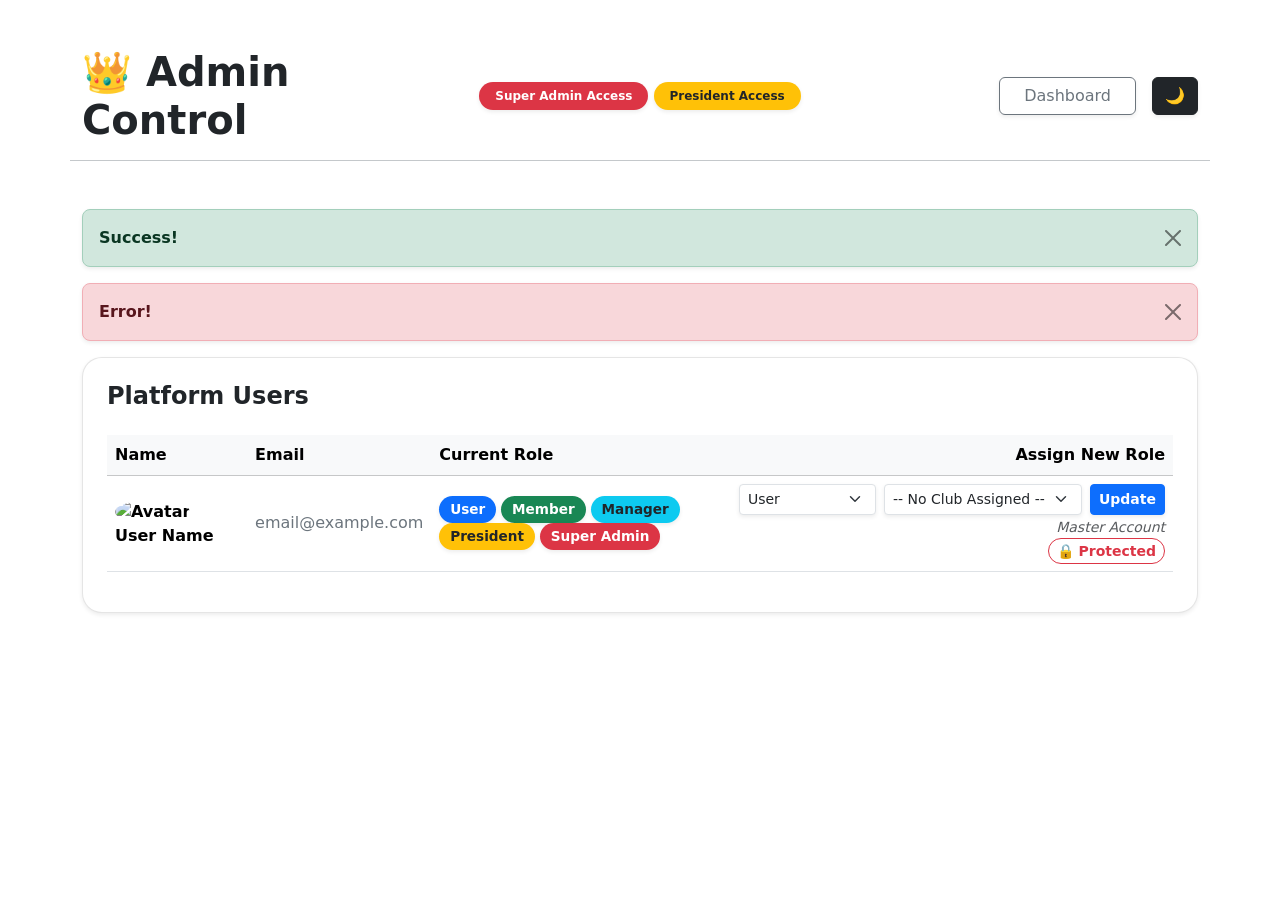
==== src/main/resources/templates/admin.html @ e50681ad "Admin now gives presidents their clubs, of which the presidents can create events. Before, it was li" ====
<!DOCTYPE html>
<html xmlns:th="http://www.thymeleaf.org" xmlns:sec="http://www.thymeleaf.org/extras/spring-security">
<head>
    <meta charset="UTF-8">
    <title>Admin Dashboard - CampusCrew</title>
    <link href="https://cdn.jsdelivr.net/npm/bootstrap@5.3.0/dist/css/bootstrap.min.css" rel="stylesheet">
    
    <script>
        const savedTheme = localStorage.getItem('theme') || 'light';
        document.documentElement.setAttribute('data-bs-theme', savedTheme);
    </script>

    <style>
        body { overflow-x: hidden; }

        .admin-card {
            border-radius: 20px;
            border: 1px solid rgba(0,0,0,0.1);
        }

        /* 🌙 Dark Mode Overrides */
        [data-bs-theme="dark"] .admin-card {
            background-color: #2b3035;
            border: 1px solid #495057;
            box-shadow: 0 15px 30px rgba(0,0,0,0.3) !important;
        }
        [data-bs-theme="dark"] .table {
            --bs-table-bg: transparent;
            --bs-table-color: #fff;
        }
        [data-bs-theme="dark"] .form-select {
            background-color: #212529;
            border-color: #495057;
            color: #fff;
        }
        
        .role-badge {
            font-size: 0.85em;
            padding: 0.5em 0.8em;
        }
    </style>
</head>
<body>

<div class="container mt-5 mb-5">

    <div class="row align-items-center mb-5 pb-3 border-bottom border-secondary-subtle">
        <div class="col-md-4 text-start">
            <h1 class="m-0 fw-bold">👑 Admin Control</h1>
        </div>
        <div class="col-md-4 text-center">
            <span sec:authorize="hasAuthority('ROLE_SUPER_ADMIN')" class="badge bg-danger rounded-pill px-3 py-2 shadow-sm">Super Admin Access</span>
            <span sec:authorize="hasAuthority('ROLE_PRESIDENT') and !hasAuthority('ROLE_SUPER_ADMIN')" class="badge bg-warning text-dark rounded-pill px-3 py-2 shadow-sm">President Access</span>
        </div>
        <div class="col-md-4 d-flex justify-content-end align-items-center">
            <a href="/" class="btn btn-outline-secondary shadow-sm px-4">Dashboard</a>
            <button class="btn btn-dark ms-3 shadow-sm" id="darkModeToggle" title="Toggle Dark Mode">🌙</button>
        </div>
    </div>

    <div th:if="${success}" class="alert alert-success alert-dismissible fade show shadow-sm rounded-3" role="alert">
        <strong th:text="${success}">Success!</strong>
        <button type="button" class="btn-close" data-bs-dismiss="alert" aria-label="Close"></button>
    </div>
    <div th:if="${error}" class="alert alert-danger alert-dismissible fade show shadow-sm rounded-3" role="alert">
        <strong th:text="${error}">Error!</strong>
        <button type="button" class="btn-close" data-bs-dismiss="alert" aria-label="Close"></button>
    </div>

    <div class="card admin-card shadow-sm p-4">
        <h4 class="fw-bold mb-4">Platform Users</h4>
        
        <div class="table-responsive">
            <table class="table table-hover align-middle">
                <thead class="table-light rounded-top">
                    <tr>
                        <th scope="col">Name</th>
                        <th scope="col">Email</th>
                        <th scope="col">Current Role</th>
                        <th scope="col" class="text-end">Assign New Role</th>
                    </tr>
                </thead>
                <tbody class="border-top-0">
                    <tr th:each="u : ${users}">
                        
                        <td class="fw-bold">
                            <img th:src="${u.profilePhotoUrl != null ? u.profilePhotoUrl : 'https://ui-avatars.com/api/?name=' + u.fullName + '&background=random&size=64'}" 
                                 alt="Avatar" class="rounded-circle me-2 object-fit-cover" style="width: 40px; height: 40px;">
                            <span th:text="${u.fullName}">User Name</span>
                        </td>
                        
                        <td class="text-secondary" th:text="${u.email}">email@example.com</td>
                        
                        <td>
                            <span class="badge bg-primary rounded-pill role-badge shadow-sm" 
                                  th:if="${u.role == 'ROLE_USER' || u.role == null}">User</span>
                            <span class="badge bg-success rounded-pill role-badge shadow-sm" 
                                  th:if="${u.role == 'ROLE_MEMBER'}">Member</span>
                            <span class="badge bg-info text-dark rounded-pill role-badge shadow-sm" 
                                  th:if="${u.role == 'ROLE_MANAGER'}">Manager</span>
                            <span class="badge bg-warning text-dark rounded-pill role-badge shadow-sm" 
                                  th:if="${u.role == 'ROLE_PRESIDENT'}">President</span>
                            <span class="badge bg-danger rounded-pill role-badge shadow-sm" 
                                  th:if="${u.role == 'ROLE_SUPER_ADMIN'}">Super Admin</span>
                        </td>
                        
                        <td class="text-end">
                            
                            <div th:if="${u.role != 'ROLE_SUPER_ADMIN' or #authorization.expression('hasAuthority(''ROLE_SUPER_ADMIN'')')}">
                                <form th:if="${u.email != 'admin@campuscrew.com'}" th:action="@{/admin/update-role}" method="post" class="d-flex justify-content-end align-items-center m-0">
                                    <input type="hidden" name="userId" th:value="${u.id}">
                                    
                                    <select class="form-select form-select-sm shadow-sm me-2" name="newRole" style="width: auto;">
    <option value="ROLE_USER" th:selected="${u.role == 'ROLE_USER' || u.role == null}">User</option>
    <option value="ROLE_MEMBER" th:selected="${u.role == 'ROLE_MEMBER'}">Member</option>
    <option value="ROLE_MANAGER" th:selected="${u.role == 'ROLE_MANAGER'}">Manager</option>
    <option value="ROLE_PRESIDENT" th:selected="${u.role == 'ROLE_PRESIDENT'}">President</option>
    <option sec:authorize="hasAuthority('ROLE_SUPER_ADMIN')" value="ROLE_SUPER_ADMIN" th:selected="${u.role == 'ROLE_SUPER_ADMIN'}">Super Admin</option>
</select>

                                <select class="form-select form-select-sm shadow-sm me-2" name="managedClubId" style="width: auto;">
                                <option value="">-- No Club Assigned --</option>
                                <option th:each="c : ${clubs}" 
                                    th:value="${c.id}" 
                                    th:text="${c.name}" 
                                    th:selected="${u.managedClub != null and u.managedClub.id == c.id}">
                                </option>
                                </select>
                                    
                                    <button type="submit" class="btn btn-sm btn-primary fw-bold shadow-sm">Update</button>
                                </form>
                                <span th:if="${u.email == 'admin@campuscrew.com'}" class="text-muted small fst-italic">Master Account</span>
                            </div>
                            
                            <div th:if="${u.role == 'ROLE_SUPER_ADMIN' and !#authorization.expression('hasAuthority(''ROLE_SUPER_ADMIN'')')}">
                                <span class="text-danger small fw-bold border border-danger rounded-pill px-2 py-1">🔒 Protected</span>
                            </div>

                        </td>
                        
                    </tr>
                </tbody>
            </table>
        </div>
    </div>

</div>

<script>
    document.addEventListener('DOMContentLoaded', () => {
        const htmlElement = document.documentElement; 
        const themeToggleBtn = document.getElementById('darkModeToggle');

        const currentTheme = htmlElement.getAttribute('data-bs-theme') || 'light';
        themeToggleBtn.textContent = currentTheme === 'dark' ? '☀️' : '🌙';
        updateButtonStyle(currentTheme);

        themeToggleBtn.addEventListener('click', () => {
            let theme = htmlElement.getAttribute('data-bs-theme');
            let newTheme = theme === 'dark' ? 'light' : 'dark';
            htmlElement.setAttribute('data-bs-theme', newTheme);
            localStorage.setItem('theme', newTheme);
            themeToggleBtn.textContent = newTheme === 'dark' ? '☀️' : '🌙';
            updateButtonStyle(newTheme);
        });

        function updateButtonStyle(theme) {
            if (theme === 'dark') {
                themeToggleBtn.classList.replace('btn-dark', 'btn-light');
            } else {
                themeToggleBtn.classList.replace('btn-light', 'btn-dark');
            }
        }
    });
</script>

</body>
</html>
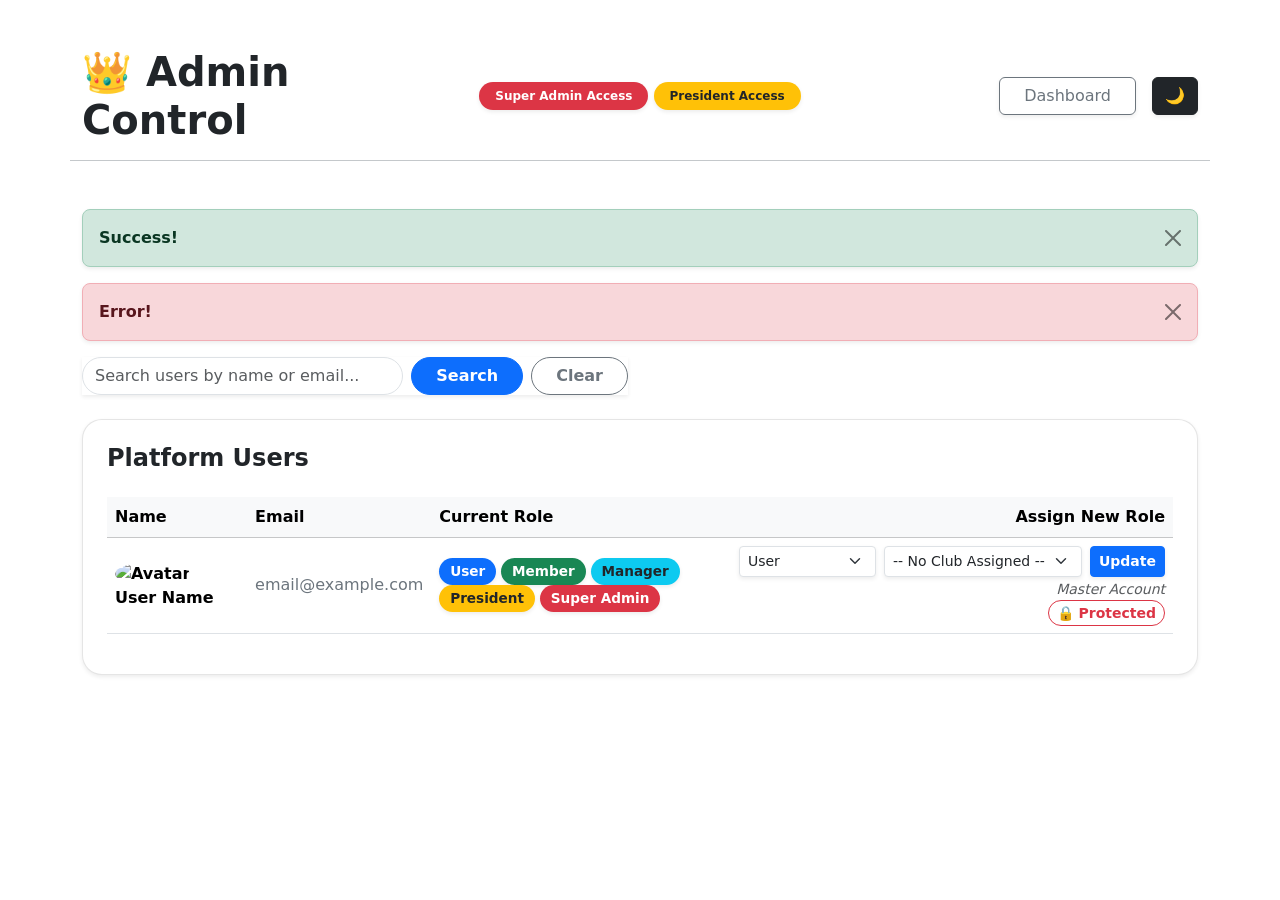
==== commit 2650b686: "The Admin can now search through emails and names." ====
--- a/src/main/resources/templates/admin.html
+++ b/src/main/resources/templates/admin.html
@@ -66,7 +66,15 @@
         <strong th:text="${error}">Error!</strong>
         <button type="button" class="btn-close" data-bs-dismiss="alert" aria-label="Close"></button>
     </div>
-
+    <div class="row mb-4">
+        <div class="col-md-6">
+            <form th:action="@{/admin}" method="get" class="d-flex shadow-sm">
+                <input class="form-control me-2 rounded-pill" type="search" name="keyword" th:value="${keyword}" placeholder="Search users by name or email..." aria-label="Search">
+                <button class="btn btn-primary rounded-pill px-4 fw-bold" type="submit">Search</button>
+                <a th:if="${keyword != null and keyword != ''}" th:href="@{/admin}" class="btn btn-outline-secondary rounded-pill px-4 ms-2 fw-bold">Clear</a>
+            </form>
+        </div>
+    </div>
     <div class="card admin-card shadow-sm p-4">
         <h4 class="fw-bold mb-4">Platform Users</h4>
         
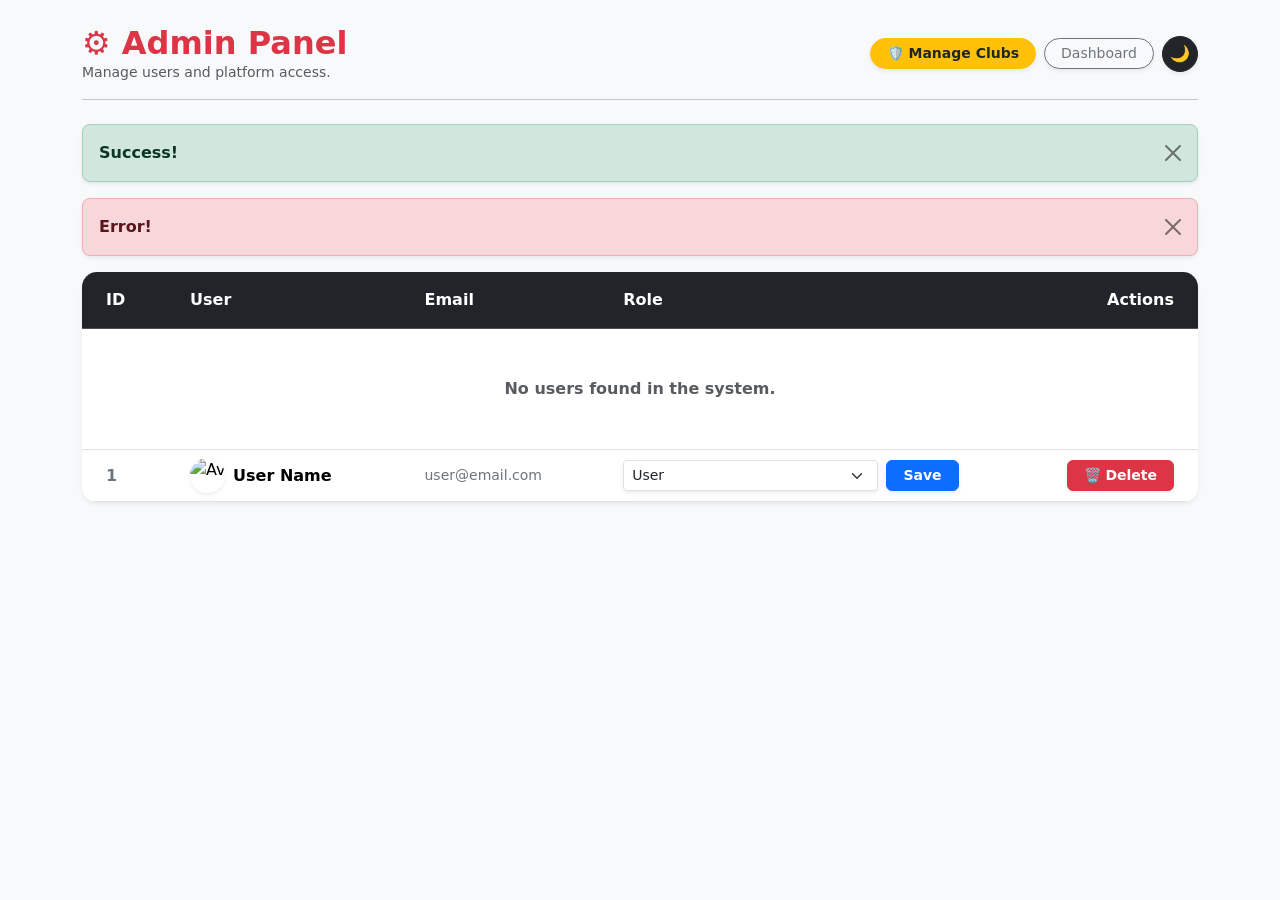
==== commit efed2a76: "mobile friendly UI elemnets added." ====
--- a/src/main/resources/templates/admin.html
+++ b/src/main/resources/templates/admin.html
@@ -2,59 +2,37 @@
 <html xmlns:th="http://www.thymeleaf.org" xmlns:sec="http://www.thymeleaf.org/extras/spring-security">
 <head>
     <meta charset="UTF-8">
-    <title>Admin Dashboard - CampusCrew</title>
+    <meta name="viewport" content="width=device-width, initial-scale=1">
+    
+    <title>Admin Panel - CampusCrew</title>
     <link href="https://cdn.jsdelivr.net/npm/bootstrap@5.3.0/dist/css/bootstrap.min.css" rel="stylesheet">
     
     <script>
         const savedTheme = localStorage.getItem('theme') || 'light';
         document.documentElement.setAttribute('data-bs-theme', savedTheme);
     </script>
-
+    
     <style>
-        body { overflow-x: hidden; }
-
-        .admin-card {
-            border-radius: 20px;
-            border: 1px solid rgba(0,0,0,0.1);
-        }
-
-        /* 🌙 Dark Mode Overrides */
-        [data-bs-theme="dark"] .admin-card {
-            background-color: #2b3035;
-            border: 1px solid #495057;
-            box-shadow: 0 15px 30px rgba(0,0,0,0.3) !important;
-        }
-        [data-bs-theme="dark"] .table {
-            --bs-table-bg: transparent;
-            --bs-table-color: #fff;
-        }
-        [data-bs-theme="dark"] .form-select {
-            background-color: #212529;
-            border-color: #495057;
-            color: #fff;
-        }
-        
-        .role-badge {
-            font-size: 0.85em;
-            padding: 0.5em 0.8em;
-        }
+        [data-bs-theme="dark"] .card { background-color: #2b3035; border-color: #495057 !important; }
+        /* Ensures the table looks good in dark mode */
+        [data-bs-theme="dark"] .table { --bs-table-bg: transparent; --bs-table-color: #f8f9fa; border-color: #495057; }
+        [data-bs-theme="dark"] .table-hover>tbody>tr:hover>* { --bs-table-bg-state: rgba(255,255,255,0.05); color: #fff; }
     </style>
 </head>
-<body>
+<body class="bg-body-tertiary">
 
-<div class="container mt-5 mb-5">
-
-    <div class="row align-items-center mb-5 pb-3 border-bottom border-secondary-subtle">
-        <div class="col-md-4 text-start">
-            <h1 class="m-0 fw-bold">👑 Admin Control</h1>
+<div class="container mt-4 mb-5">
+    
+    <div class="d-flex flex-column flex-md-row justify-content-between align-items-center mb-4 pb-3 border-bottom border-secondary-subtle gap-3">
+        <div class="text-center text-md-start">
+            <h2 class="m-0 fw-bold text-danger">⚙️ Admin Panel</h2>
+            <p class="text-muted mb-0 small">Manage users and platform access.</p>
         </div>
-        <div class="col-md-4 text-center">
-            <span sec:authorize="hasAuthority('ROLE_SUPER_ADMIN')" class="badge bg-danger rounded-pill px-3 py-2 shadow-sm">Super Admin Access</span>
-            <span sec:authorize="hasAuthority('ROLE_PRESIDENT') and !hasAuthority('ROLE_SUPER_ADMIN')" class="badge bg-warning text-dark rounded-pill px-3 py-2 shadow-sm">President Access</span>
-        </div>
-        <div class="col-md-4 d-flex justify-content-end align-items-center">
-            <a href="/" class="btn btn-outline-secondary shadow-sm px-4">Dashboard</a>
-            <button class="btn btn-dark ms-3 shadow-sm" id="darkModeToggle" title="Toggle Dark Mode">🌙</button>
+        
+        <div class="d-flex flex-wrap justify-content-center align-items-center gap-2">
+            <a href="/clubs" class="btn btn-warning btn-sm shadow-sm px-3 rounded-pill fw-bold text-dark">🛡️ Manage Clubs</a>
+            <a href="/" class="btn btn-outline-secondary btn-sm shadow-sm px-3 rounded-pill">Dashboard</a>
+            <button class="btn btn-dark shadow-sm rounded-circle d-flex align-items-center justify-content-center" id="darkModeToggle" title="Toggle Dark Mode" style="width: 36px; height: 36px;">🌙</button>
         </div>
     </div>
 
@@ -66,86 +44,56 @@
         <strong th:text="${error}">Error!</strong>
         <button type="button" class="btn-close" data-bs-dismiss="alert" aria-label="Close"></button>
     </div>
-    <div class="row mb-4">
-        <div class="col-md-6">
-            <form th:action="@{/admin}" method="get" class="d-flex shadow-sm">
-                <input class="form-control me-2 rounded-pill" type="search" name="keyword" th:value="${keyword}" placeholder="Search users by name or email..." aria-label="Search">
-                <button class="btn btn-primary rounded-pill px-4 fw-bold" type="submit">Search</button>
-                <a th:if="${keyword != null and keyword != ''}" th:href="@{/admin}" class="btn btn-outline-secondary rounded-pill px-4 ms-2 fw-bold">Clear</a>
-            </form>
-        </div>
-    </div>
-    <div class="card admin-card shadow-sm p-4">
-        <h4 class="fw-bold mb-4">Platform Users</h4>
+
+    <div class="card shadow-sm border-0" style="border-radius: 15px; overflow: hidden;">
         
         <div class="table-responsive">
-            <table class="table table-hover align-middle">
-                <thead class="table-light rounded-top">
+            <table class="table table-hover align-middle mb-0 text-nowrap">
+                <thead class="table-dark">
                     <tr>
-                        <th scope="col">Name</th>
-                        <th scope="col">Email</th>
-                        <th scope="col">Current Role</th>
-                        <th scope="col" class="text-end">Assign New Role</th>
+                        <th class="px-4 py-3">ID</th>
+                        <th class="py-3">User</th>
+                        <th class="py-3">Email</th>
+                        <th class="py-3">Role</th>
+                        <th class="px-4 py-3 text-end">Actions</th>
                     </tr>
                 </thead>
-                <tbody class="border-top-0">
-                    <tr th:each="u : ${users}">
+                <tbody>
+                    <tr th:if="${users == null or users.empty}">
+                        <td colspan="5" class="text-center py-5 text-muted fw-bold">No users found in the system.</td>
+                    </tr>
+                    
+                    <tr th:each="user : ${users}">
+                        <td class="px-4 fw-bold text-secondary" th:text="${user.id}">1</td>
                         
-                        <td class="fw-bold">
-                            <img th:src="${u.profilePhotoUrl != null ? u.profilePhotoUrl : 'https://ui-avatars.com/api/?name=' + u.fullName + '&background=random&size=64'}" 
-                                 alt="Avatar" class="rounded-circle me-2 object-fit-cover" style="width: 40px; height: 40px;">
-                            <span th:text="${u.fullName}">User Name</span>
+                        <td>
+                            <div class="d-flex align-items-center">
+                                <img th:src="${user.profilePhotoUrl != null ? user.profilePhotoUrl : 'https://ui-avatars.com/api/?name=' + user.fullName + '&background=random'}" 
+                                     alt="Avatar" class="rounded-circle me-2 object-fit-cover shadow-sm" style="width: 35px; height: 35px;">
+                                <span class="fw-bold" th:text="${user.fullName}">User Name</span>
+                            </div>
                         </td>
                         
-                        <td class="text-secondary" th:text="${u.email}">email@example.com</td>
+                        <td class="text-secondary small" th:text="${user.email}">user@email.com</td>
                         
                         <td>
-                            <span class="badge bg-primary rounded-pill role-badge shadow-sm" 
-                                  th:if="${u.role == 'ROLE_USER' || u.role == null}">User</span>
-                            <span class="badge bg-success rounded-pill role-badge shadow-sm" 
-                                  th:if="${u.role == 'ROLE_MEMBER'}">Member</span>
-                            <span class="badge bg-info text-dark rounded-pill role-badge shadow-sm" 
-                                  th:if="${u.role == 'ROLE_MANAGER'}">Manager</span>
-                            <span class="badge bg-warning text-dark rounded-pill role-badge shadow-sm" 
-                                  th:if="${u.role == 'ROLE_PRESIDENT'}">President</span>
-                            <span class="badge bg-danger rounded-pill role-badge shadow-sm" 
-                                  th:if="${u.role == 'ROLE_SUPER_ADMIN'}">Super Admin</span>
+                            <form th:action="@{/admin/users/{id}/role(id=${user.id})}" method="post" class="d-flex gap-2 m-0 align-items-center">
+                                <select class="form-select form-select-sm shadow-sm" name="role" style="min-width: 140px;">
+                                    <option value="ROLE_USER" th:selected="${user.role == 'ROLE_USER'}">User</option>
+                                    <option value="ROLE_PRESIDENT" th:selected="${user.role == 'ROLE_PRESIDENT'}">President</option>
+                                    <option value="ROLE_SUPER_ADMIN" th:selected="${user.role == 'ROLE_SUPER_ADMIN'}">Super Admin</option>
+                                </select>
+                                <button type="submit" class="btn btn-primary btn-sm fw-bold rounded px-3 shadow-sm">Save</button>
+                            </form>
                         </td>
                         
-                        <td class="text-end">
-                            
-                            <div th:if="${u.role != 'ROLE_SUPER_ADMIN' or #authorization.expression('hasAuthority(''ROLE_SUPER_ADMIN'')')}">
-                                <form th:if="${u.email != 'admin@campuscrew.com'}" th:action="@{/admin/update-role}" method="post" class="d-flex justify-content-end align-items-center m-0">
-                                    <input type="hidden" name="userId" th:value="${u.id}">
-                                    
-                                    <select class="form-select form-select-sm shadow-sm me-2" name="newRole" style="width: auto;">
-    <option value="ROLE_USER" th:selected="${u.role == 'ROLE_USER' || u.role == null}">User</option>
-    <option value="ROLE_MEMBER" th:selected="${u.role == 'ROLE_MEMBER'}">Member</option>
-    <option value="ROLE_MANAGER" th:selected="${u.role == 'ROLE_MANAGER'}">Manager</option>
-    <option value="ROLE_PRESIDENT" th:selected="${u.role == 'ROLE_PRESIDENT'}">President</option>
-    <option sec:authorize="hasAuthority('ROLE_SUPER_ADMIN')" value="ROLE_SUPER_ADMIN" th:selected="${u.role == 'ROLE_SUPER_ADMIN'}">Super Admin</option>
-</select>
-
-                                <select class="form-select form-select-sm shadow-sm me-2" name="managedClubId" style="width: auto;">
-                                <option value="">-- No Club Assigned --</option>
-                                <option th:each="c : ${clubs}" 
-                                    th:value="${c.id}" 
-                                    th:text="${c.name}" 
-                                    th:selected="${u.managedClub != null and u.managedClub.id == c.id}">
-                                </option>
-                                </select>
-                                    
-                                    <button type="submit" class="btn btn-sm btn-primary fw-bold shadow-sm">Update</button>
-                                </form>
-                                <span th:if="${u.email == 'admin@campuscrew.com'}" class="text-muted small fst-italic">Master Account</span>
-                            </div>
-                            
-                            <div th:if="${u.role == 'ROLE_SUPER_ADMIN' and !#authorization.expression('hasAuthority(''ROLE_SUPER_ADMIN'')')}">
-                                <span class="text-danger small fw-bold border border-danger rounded-pill px-2 py-1">🔒 Protected</span>
-                            </div>
-
+                        <td class="px-4 text-end">
+                            <form th:action="@{/admin/users/{id}/delete(id=${user.id})}" method="post" class="m-0" onsubmit="return confirm('WARNING: Are you sure you want to delete this user? This action cannot be undone.');">
+                                <button type="submit" class="btn btn-danger btn-sm fw-bold rounded shadow-sm px-3">
+                                    🗑️ Delete
+                                </button>
+                            </form>
                         </td>
-                        
                     </tr>
                 </tbody>
             </table>
@@ -154,14 +102,15 @@
 
 </div>
 
+<script src="https://cdn.jsdelivr.net/npm/bootstrap@5.3.0/dist/js/bootstrap.bundle.min.js"></script>
+
 <script>
     document.addEventListener('DOMContentLoaded', () => {
         const htmlElement = document.documentElement; 
         const themeToggleBtn = document.getElementById('darkModeToggle');
-
         const currentTheme = htmlElement.getAttribute('data-bs-theme') || 'light';
+        
         themeToggleBtn.textContent = currentTheme === 'dark' ? '☀️' : '🌙';
-        updateButtonStyle(currentTheme);
 
         themeToggleBtn.addEventListener('click', () => {
             let theme = htmlElement.getAttribute('data-bs-theme');
@@ -169,16 +118,7 @@
             htmlElement.setAttribute('data-bs-theme', newTheme);
             localStorage.setItem('theme', newTheme);
             themeToggleBtn.textContent = newTheme === 'dark' ? '☀️' : '🌙';
-            updateButtonStyle(newTheme);
         });
-
-        function updateButtonStyle(theme) {
-            if (theme === 'dark') {
-                themeToggleBtn.classList.replace('btn-dark', 'btn-light');
-            } else {
-                themeToggleBtn.classList.replace('btn-light', 'btn-dark');
-            }
-        }
     });
 </script>
 
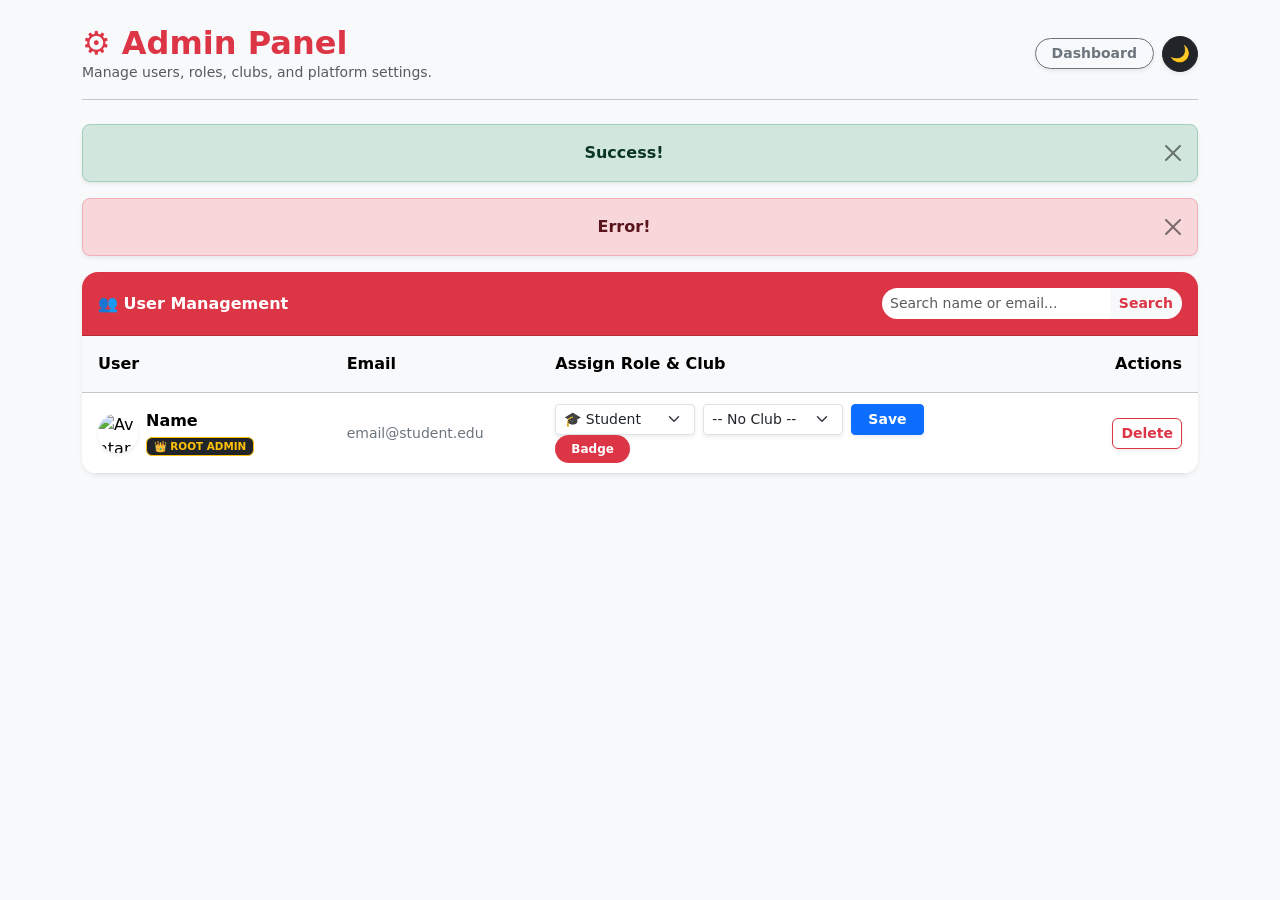
==== commit aa60c0c2: "Fixed a few issues in admin panel, NEW-OAuth. Now user can use the google login." ====
--- a/src/main/resources/templates/admin.html
+++ b/src/main/resources/templates/admin.html
@@ -11,89 +11,110 @@
         const savedTheme = localStorage.getItem('theme') || 'light';
         document.documentElement.setAttribute('data-bs-theme', savedTheme);
     </script>
-    
     <style>
-        [data-bs-theme="dark"] .card { background-color: #2b3035; border-color: #495057 !important; }
-        /* Ensures the table looks good in dark mode */
-        [data-bs-theme="dark"] .table { --bs-table-bg: transparent; --bs-table-color: #f8f9fa; border-color: #495057; }
-        [data-bs-theme="dark"] .table-hover>tbody>tr:hover>* { --bs-table-bg-state: rgba(255,255,255,0.05); color: #fff; }
+        [data-bs-theme="dark"] .card, [data-bs-theme="dark"] .bg-white { background-color: #2b3035 !important; border-color: #495057 !important; }
+        [data-bs-theme="dark"] td, [data-bs-theme="dark"] th { background-color: #2b3035 !important; color: #f8f9fa !important; border-bottom-color: #495057 !important; }
     </style>
 </head>
 <body class="bg-body-tertiary">
 
 <div class="container mt-4 mb-5">
-    
+
     <div class="d-flex flex-column flex-md-row justify-content-between align-items-center mb-4 pb-3 border-bottom border-secondary-subtle gap-3">
         <div class="text-center text-md-start">
             <h2 class="m-0 fw-bold text-danger">⚙️ Admin Panel</h2>
-            <p class="text-muted mb-0 small">Manage users and platform access.</p>
+            <p class="text-muted mb-0 small">Manage users, roles, clubs, and platform settings.</p>
         </div>
         
         <div class="d-flex flex-wrap justify-content-center align-items-center gap-2">
-            <a href="/clubs" class="btn btn-warning btn-sm shadow-sm px-3 rounded-pill fw-bold text-dark">🛡️ Manage Clubs</a>
-            <a href="/" class="btn btn-outline-secondary btn-sm shadow-sm px-3 rounded-pill">Dashboard</a>
-            <button class="btn btn-dark shadow-sm rounded-circle d-flex align-items-center justify-content-center" id="darkModeToggle" title="Toggle Dark Mode" style="width: 36px; height: 36px;">🌙</button>
+            <a href="/" class="btn btn-outline-secondary btn-sm shadow-sm px-3 rounded-pill fw-bold">Dashboard</a>
+            <button class="btn btn-dark shadow-sm rounded-circle d-flex align-items-center justify-content-center" id="darkModeToggle" style="width: 36px; height: 36px;">🌙</button>
         </div>
     </div>
 
-    <div th:if="${success}" class="alert alert-success alert-dismissible fade show shadow-sm rounded-3" role="alert">
+    <div th:if="${success}" class="alert alert-success alert-dismissible fade show shadow-sm rounded-3 text-center" role="alert">
         <strong th:text="${success}">Success!</strong>
         <button type="button" class="btn-close" data-bs-dismiss="alert" aria-label="Close"></button>
     </div>
-    <div th:if="${error}" class="alert alert-danger alert-dismissible fade show shadow-sm rounded-3" role="alert">
+    <div th:if="${error}" class="alert alert-danger alert-dismissible fade show shadow-sm rounded-3 text-center" role="alert">
         <strong th:text="${error}">Error!</strong>
         <button type="button" class="btn-close" data-bs-dismiss="alert" aria-label="Close"></button>
     </div>
 
-    <div class="card shadow-sm border-0" style="border-radius: 15px; overflow: hidden;">
+    <div class="card shadow-sm border-0 rounded-4 overflow-hidden mb-4">
+        
+        <div class="card-header bg-danger text-white py-3 d-flex flex-column flex-md-row justify-content-between align-items-center gap-3">
+            <span class="fw-bold">👥 User Management</span>
+            
+            <form th:action="@{/admin}" method="get" class="d-flex w-100" style="max-width: 300px;">
+                <input type="text" name="keyword" class="form-control form-control-sm rounded-start-pill border-0 shadow-none" placeholder="Search name or email..." th:value="${keyword}">
+                <button type="submit" class="btn btn-light btn-sm rounded-end-pill fw-bold text-danger">Search</button>
+            </form>
+        </div>
         
         <div class="table-responsive">
-            <table class="table table-hover align-middle mb-0 text-nowrap">
-                <thead class="table-dark">
+            <table class="table table-hover align-middle mb-0 bg-white">
+                <thead class="table-light">
                     <tr>
-                        <th class="px-4 py-3">ID</th>
-                        <th class="py-3">User</th>
+                        <th class="px-3 py-3">User</th>
                         <th class="py-3">Email</th>
-                        <th class="py-3">Role</th>
-                        <th class="px-4 py-3 text-end">Actions</th>
+                        <th class="py-3">Assign Role & Club</th>
+                        <th class="px-3 py-3 text-end">Actions</th>
                     </tr>
                 </thead>
                 <tbody>
-                    <tr th:if="${users == null or users.empty}">
-                        <td colspan="5" class="text-center py-5 text-muted fw-bold">No users found in the system.</td>
-                    </tr>
-                    
                     <tr th:each="user : ${users}">
-                        <td class="px-4 fw-bold text-secondary" th:text="${user.id}">1</td>
                         
-                        <td>
-                            <div class="d-flex align-items-center">
-                                <img th:src="${user.profilePhotoUrl != null ? user.profilePhotoUrl : 'https://ui-avatars.com/api/?name=' + user.fullName + '&background=random'}" 
-                                     alt="Avatar" class="rounded-circle me-2 object-fit-cover shadow-sm" style="width: 35px; height: 35px;">
-                                <span class="fw-bold" th:text="${user.fullName}">User Name</span>
+                        <td class="px-3 py-3">
+                            <div class="d-flex align-items-center gap-2">
+                                <img th:src="${user.profilePhotoUrl != null and !user.profilePhotoUrl.isEmpty() ? user.profilePhotoUrl : 'https://ui-avatars.com/api/?name=' + user.fullName + '&background=random&size=40'}" 
+                                     class="rounded-circle shadow-sm object-fit-cover" style="width: 40px; height: 40px;" alt="Avatar">
+                                <div>
+                                    <span class="fw-bold d-block" th:text="${user.fullName}">Name</span>
+                                    <span th:if="${user.email == 'admin316@campuscrew.com'}" class="badge bg-dark text-warning border border-warning" style="font-size: 0.65rem;">👑 ROOT ADMIN</span>
+                                </div>
                             </div>
                         </td>
                         
-                        <td class="text-secondary small" th:text="${user.email}">user@email.com</td>
+                        <td class="text-secondary small" th:text="${user.email}">email@student.edu</td>
                         
                         <td>
-                            <form th:action="@{/admin/users/{id}/role(id=${user.id})}" method="post" class="d-flex gap-2 m-0 align-items-center">
-                                <select class="form-select form-select-sm shadow-sm" name="role" style="min-width: 140px;">
-                                    <option value="ROLE_USER" th:selected="${user.role == 'ROLE_USER'}">User</option>
-                                    <option value="ROLE_PRESIDENT" th:selected="${user.role == 'ROLE_PRESIDENT'}">President</option>
-                                    <option value="ROLE_SUPER_ADMIN" th:selected="${user.role == 'ROLE_SUPER_ADMIN'}">Super Admin</option>
+                            <form th:unless="${user.email == 'admin316@campuscrew.com' or (user.role == 'ROLE_SUPER_ADMIN' and #authentication.name != 'admin316@campuscrew.com')}" 
+                                  th:action="@{/admin/update-role}" method="post" class="d-flex flex-wrap align-items-center gap-2 m-0">
+                                
+                                <input type="hidden" name="userId" th:value="${user.id}">
+                                
+                                <select name="newRole" class="form-select form-select-sm shadow-sm" style="max-width: 140px;">
+                                    <option value="ROLE_USER" th:selected="${user.role == 'ROLE_USER'}">🎓 Student</option>
+                                    <option value="ROLE_PRESIDENT" th:selected="${user.role == 'ROLE_PRESIDENT'}">👑 President</option>
+                                    <option value="ROLE_SUPER_ADMIN" th:selected="${user.role == 'ROLE_SUPER_ADMIN'}">⚙️ Super Admin</option>
                                 </select>
-                                <button type="submit" class="btn btn-primary btn-sm fw-bold rounded px-3 shadow-sm">Save</button>
+                                
+                                <select name="managedClubId" class="form-select form-select-sm shadow-sm" style="max-width: 140px;">
+                                    <option value="">-- No Club --</option>
+                                    <option th:each="club : ${clubs}" 
+                                            th:value="${club.id}" 
+                                            th:text="${club.name}"
+                                            th:selected="${user.managedClub != null and user.managedClub.id == club.id}">
+                                        Club Name
+                                    </option>
+                                </select>
+                                
+                                <button type="submit" class="btn btn-sm btn-primary fw-bold shadow-sm px-3">Save</button>
+                            </form>
+
+                            <div th:if="${user.email == 'admin316@campuscrew.com' or (user.role == 'ROLE_SUPER_ADMIN' and #authentication.name != 'admin316@campuscrew.com')}">
+                                <span class="badge bg-danger rounded-pill px-3 py-2" th:text="${user.role == 'ROLE_SUPER_ADMIN' ? '⚙️ Super Admin' : '🛡️ Protected'}">Badge</span>
+                            </div>
+                        </td>
+                        
+                        <td class="px-3 text-end">
+                            <form th:unless="${user.email == 'admin316@campuscrew.com' or (user.role == 'ROLE_SUPER_ADMIN' and #authentication.name != 'admin316@campuscrew.com')}" 
+                                  th:action="@{/admin/users/{id}/delete(id=${user.id})}" method="post" class="m-0" onsubmit="return confirm('⚠️ Are you sure you want to completely delete this user? This cannot be undone.');">
+                                <button type="submit" class="btn btn-sm btn-outline-danger fw-bold rounded shadow-sm">Delete</button>
                             </form>
                         </td>
                         
-                        <td class="px-4 text-end">
-                            <form th:action="@{/admin/users/{id}/delete(id=${user.id})}" method="post" class="m-0" onsubmit="return confirm('WARNING: Are you sure you want to delete this user? This action cannot be undone.');">
-                                <button type="submit" class="btn btn-danger btn-sm fw-bold rounded shadow-sm px-3">
-                                    🗑️ Delete
-                                </button>
-                            </form>
-                        </td>
                     </tr>
                 </tbody>
             </table>
@@ -111,6 +132,7 @@
         const currentTheme = htmlElement.getAttribute('data-bs-theme') || 'light';
         
         themeToggleBtn.textContent = currentTheme === 'dark' ? '☀️' : '🌙';
+        updateButtonStyle(currentTheme);
 
         themeToggleBtn.addEventListener('click', () => {
             let theme = htmlElement.getAttribute('data-bs-theme');
@@ -118,9 +140,17 @@
             htmlElement.setAttribute('data-bs-theme', newTheme);
             localStorage.setItem('theme', newTheme);
             themeToggleBtn.textContent = newTheme === 'dark' ? '☀️' : '🌙';
+            updateButtonStyle(newTheme);
         });
+
+        function updateButtonStyle(theme) {
+            if (theme === 'dark') {
+                themeToggleBtn.classList.replace('btn-dark', 'btn-light');
+            } else {
+                themeToggleBtn.classList.replace('btn-light', 'btn-dark');
+            }
+        }
     });
 </script>
-
 </body>
 </html>
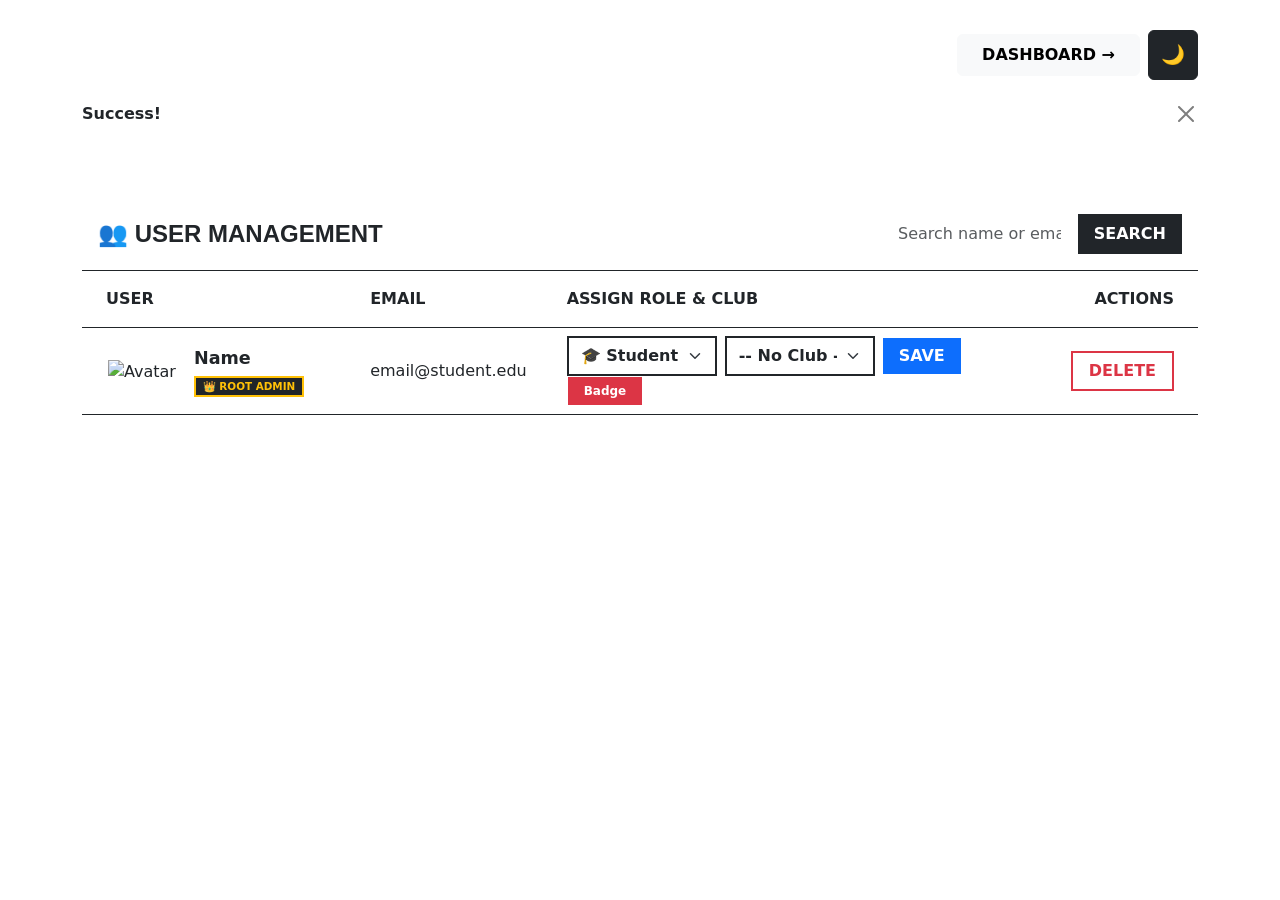
==== commit 461061d0: "Fixes:  UI Overhaul" ====
--- a/src/main/resources/templates/admin.html
+++ b/src/main/resources/templates/admin.html
@@ -6,121 +6,127 @@
     
     <title>Admin Panel - CampusCrew</title>
     <link href="https://cdn.jsdelivr.net/npm/bootstrap@5.3.0/dist/css/bootstrap.min.css" rel="stylesheet">
+    <link href="/css/style.css" rel="stylesheet">
     
     <script>
         const savedTheme = localStorage.getItem('theme') || 'light';
         document.documentElement.setAttribute('data-bs-theme', savedTheme);
     </script>
-    <style>
-        [data-bs-theme="dark"] .card, [data-bs-theme="dark"] .bg-white { background-color: #2b3035 !important; border-color: #495057 !important; }
-        [data-bs-theme="dark"] td, [data-bs-theme="dark"] th { background-color: #2b3035 !important; color: #f8f9fa !important; border-bottom-color: #495057 !important; }
-    </style>
 </head>
-<body class="bg-body-tertiary">
+<body class="bg-body">
 
 <div class="container mt-4 mb-5">
+    <div class="bento-grid">
+        <!-- Header Block -->
+        <div class="bento-item span-4 d-flex justify-content-between align-items-center" style="background-color: var(--accent-red) !important; color: white !important;">
+            <div class="text-start">
+                <h2 class="m-0 fw-bold" style="color: white !important;">⚙️ ADMIN PANEL</h2>
+                <p class="mb-0 fw-bold" style="opacity: 0.9;">Manage users, roles, clubs, and platform settings.</p>
+            </div>
+            
+            <div class="d-flex flex-wrap justify-content-center align-items-center gap-2">
+                <a href="/" class="btn btn-light fw-bold py-2 px-4 shadow-none">DASHBOARD &rarr;</a>
+                <button class="btn btn-dark shadow-none d-flex align-items-center justify-content-center" id="darkModeToggle" title="Toggle Dark Mode" style="width: 50px; height: 50px; font-size: 1.2rem;">🌙</button>
+            </div>
+        </div>
 
-    <div class="d-flex flex-column flex-md-row justify-content-between align-items-center mb-4 pb-3 border-bottom border-secondary-subtle gap-3">
-        <div class="text-center text-md-start">
-            <h2 class="m-0 fw-bold text-danger">⚙️ Admin Panel</h2>
-            <p class="text-muted mb-0 small">Manage users, roles, clubs, and platform settings.</p>
+        <!-- Alerts -->
+        <div class="bento-item span-4 py-3 bg-success text-dark" th:if="${success}" style="background-color: var(--accent-green) !important;">
+            <div class="d-flex justify-content-between align-items-center">
+                <strong th:text="${success}">Success!</strong>
+                <button type="button" class="btn-close shadow-none" data-bs-dismiss="alert" aria-label="Close"></button>
+            </div>
         </div>
-        
-        <div class="d-flex flex-wrap justify-content-center align-items-center gap-2">
-            <a href="/" class="btn btn-outline-secondary btn-sm shadow-sm px-3 rounded-pill fw-bold">Dashboard</a>
-            <button class="btn btn-dark shadow-sm rounded-circle d-flex align-items-center justify-content-center" id="darkModeToggle" style="width: 36px; height: 36px;">🌙</button>
+        <div class="bento-item span-4 py-3 bg-danger text-white" th:if="${error}" style="background-color: var(--accent-red) !important;">
+            <div class="d-flex justify-content-between align-items-center">
+                <strong th:text="${error}">Error!</strong>
+                <button type="button" class="btn-close btn-close-white shadow-none" data-bs-dismiss="alert" aria-label="Close"></button>
+            </div>
+        </div>
+
+        <!-- Management Table Block -->
+        <div class="bento-item span-4 p-0 overflow-hidden" style="display: flex; flex-direction: column;">
+            
+            <div class="p-3 d-flex flex-column flex-md-row justify-content-between align-items-center gap-3 border-bottom" style="border-color: var(--border-dark) !important; background-color: var(--bg-cream);">
+                <span class="fw-bold fs-4" style="font-family: 'Syne', sans-serif;">👥 USER MANAGEMENT</span>
+                
+                <form th:action="@{/admin}" method="get" class="d-flex w-100 m-0" style="max-width: 300px; border: 2px solid var(--border-dark);">
+                    <input type="text" name="keyword" class="form-control border-0 shadow-none rounded-0 px-3 py-2" placeholder="Search name or email..." th:value="${keyword}" style="background-color: var(--bg-cream); color: var(--border-dark);">
+                    <button type="submit" class="btn btn-dark rounded-0 fw-bold px-3 border-0 border-start" style="border-color: var(--border-dark) !important;">SEARCH</button>
+                </form>
+            </div>
+            
+            <div class="table-responsive bg-transparent">
+                <table class="table align-middle mb-0" style="--bs-table-bg: transparent; --bs-table-color: inherit; border-color: var(--border-dark);">
+                    <thead>
+                        <tr style="border-bottom: 2px solid var(--border-dark);">
+                            <th class="px-4 py-3 fw-bold text-uppercase">User</th>
+                            <th class="py-3 fw-bold text-uppercase">Email</th>
+                            <th class="py-3 fw-bold text-uppercase">Assign Role & Club</th>
+                            <th class="px-4 py-3 text-end fw-bold text-uppercase">Actions</th>
+                        </tr>
+                    </thead>
+                    <tbody>
+                        <tr th:each="user : ${users}" style="border-bottom: 1px solid var(--border-dark);">
+                            
+                            <td class="px-4 py-3">
+                                <div class="d-flex align-items-center gap-3">
+                                    <div style="border: 2px solid var(--border-dark); padding: 2px;">
+                                        <img th:src="${user.profilePhotoUrl != null and !user.profilePhotoUrl.isEmpty() ? user.profilePhotoUrl : 'https://ui-avatars.com/api/?name=' + user.fullName + '&background=random&size=40'}" 
+                                             class="object-fit-cover block" style="width: 40px; height: 40px;" alt="Avatar">
+                                    </div>
+                                    <div>
+                                        <span class="fw-bold d-block" style="font-size: 1.1rem;" th:text="${user.fullName}">Name</span>
+                                        <span th:if="${user.email == 'admin316@campuscrew.com'}" class="badge bg-dark text-warning border border-warning rounded-0 border-2 mt-1" style="font-size: 0.65rem;">👑 ROOT ADMIN</span>
+                                    </div>
+                                </div>
+                            </td>
+                            
+                            <td th:text="${user.email}" style="font-weight: 500;">email@student.edu</td>
+                            
+                            <td>
+                                <form th:unless="${user.email == 'admin316@campuscrew.com' or (user.role == 'ROLE_SUPER_ADMIN' and #authentication.name != 'admin316@campuscrew.com')}" 
+                                      th:action="@{/admin/update-role}" method="post" class="d-flex flex-wrap align-items-center gap-2 m-0">
+                                    
+                                    <input type="hidden" name="userId" th:value="${user.id}">
+                                    
+                                    <select name="newRole" class="form-select shadow-none rounded-0 border-2 fw-bold" style="max-width: 150px; border-color: var(--border-dark); background-color: var(--bg-cream); color: var(--border-dark);">
+                                        <option value="ROLE_USER" th:selected="${user.role == 'ROLE_USER'}">🎓 Student</option>
+                                        <option value="ROLE_PRESIDENT" th:selected="${user.role == 'ROLE_PRESIDENT'}">👑 President</option>
+                                        <option value="ROLE_SUPER_ADMIN" th:selected="${user.role == 'ROLE_SUPER_ADMIN'}">⚙️ Super Admin</option>
+                                    </select>
+                                    
+                                    <select name="managedClubId" class="form-select shadow-none rounded-0 border-2 fw-bold" style="max-width: 150px; border-color: var(--border-dark); background-color: var(--bg-cream); color: var(--border-dark);">
+                                        <option value="">-- No Club --</option>
+                                        <option th:each="club : ${clubs}" 
+                                                th:value="${club.id}" 
+                                                th:text="${club.name}"
+                                                th:selected="${user.managedClub != null and user.managedClub.id == club.id}">
+                                            Club Name
+                                        </option>
+                                    </select>
+                                    
+                                    <button type="submit" class="btn btn-primary fw-bold shadow-none rounded-0 px-3" style="border: 2px solid var(--border-dark); border-bottom-width: 4px; border-right-width: 4px;">SAVE</button>
+                                </form>
+    
+                                <div th:if="${user.email == 'admin316@campuscrew.com' or (user.role == 'ROLE_SUPER_ADMIN' and #authentication.name != 'admin316@campuscrew.com')}">
+                                    <span class="badge bg-danger rounded-0 px-3 py-2 fw-bold border" style="border-color: var(--border-dark) !important;" th:text="${user.role == 'ROLE_SUPER_ADMIN' ? '⚙️ SUPER ADMIN' : '🛡️ PROTECTED'}">Badge</span>
+                                </div>
+                            </td>
+                            
+                            <td class="px-4 text-end">
+                                <form th:unless="${user.email == 'admin316@campuscrew.com' or (user.role == 'ROLE_SUPER_ADMIN' and #authentication.name != 'admin316@campuscrew.com')}" 
+                                      th:action="@{/admin/users/{id}/delete(id=${user.id})}" method="post" class="m-0" onsubmit="return confirm('⚠️ Are you sure you want to completely delete this user? This cannot be undone.');">
+                                    <button type="submit" class="btn btn-outline-danger fw-bold rounded-0 shadow-none px-3" style="border-width: 2px;">DELETE</button>
+                                </form>
+                            </td>
+                            
+                        </tr>
+                    </tbody>
+                </table>
+            </div>
         </div>
     </div>
-
-    <div th:if="${success}" class="alert alert-success alert-dismissible fade show shadow-sm rounded-3 text-center" role="alert">
-        <strong th:text="${success}">Success!</strong>
-        <button type="button" class="btn-close" data-bs-dismiss="alert" aria-label="Close"></button>
-    </div>
-    <div th:if="${error}" class="alert alert-danger alert-dismissible fade show shadow-sm rounded-3 text-center" role="alert">
-        <strong th:text="${error}">Error!</strong>
-        <button type="button" class="btn-close" data-bs-dismiss="alert" aria-label="Close"></button>
-    </div>
-
-    <div class="card shadow-sm border-0 rounded-4 overflow-hidden mb-4">
-        
-        <div class="card-header bg-danger text-white py-3 d-flex flex-column flex-md-row justify-content-between align-items-center gap-3">
-            <span class="fw-bold">👥 User Management</span>
-            
-            <form th:action="@{/admin}" method="get" class="d-flex w-100" style="max-width: 300px;">
-                <input type="text" name="keyword" class="form-control form-control-sm rounded-start-pill border-0 shadow-none" placeholder="Search name or email..." th:value="${keyword}">
-                <button type="submit" class="btn btn-light btn-sm rounded-end-pill fw-bold text-danger">Search</button>
-            </form>
-        </div>
-        
-        <div class="table-responsive">
-            <table class="table table-hover align-middle mb-0 bg-white">
-                <thead class="table-light">
-                    <tr>
-                        <th class="px-3 py-3">User</th>
-                        <th class="py-3">Email</th>
-                        <th class="py-3">Assign Role & Club</th>
-                        <th class="px-3 py-3 text-end">Actions</th>
-                    </tr>
-                </thead>
-                <tbody>
-                    <tr th:each="user : ${users}">
-                        
-                        <td class="px-3 py-3">
-                            <div class="d-flex align-items-center gap-2">
-                                <img th:src="${user.profilePhotoUrl != null and !user.profilePhotoUrl.isEmpty() ? user.profilePhotoUrl : 'https://ui-avatars.com/api/?name=' + user.fullName + '&background=random&size=40'}" 
-                                     class="rounded-circle shadow-sm object-fit-cover" style="width: 40px; height: 40px;" alt="Avatar">
-                                <div>
-                                    <span class="fw-bold d-block" th:text="${user.fullName}">Name</span>
-                                    <span th:if="${user.email == 'admin316@campuscrew.com'}" class="badge bg-dark text-warning border border-warning" style="font-size: 0.65rem;">👑 ROOT ADMIN</span>
-                                </div>
-                            </div>
-                        </td>
-                        
-                        <td class="text-secondary small" th:text="${user.email}">email@student.edu</td>
-                        
-                        <td>
-                            <form th:unless="${user.email == 'admin316@campuscrew.com' or (user.role == 'ROLE_SUPER_ADMIN' and #authentication.name != 'admin316@campuscrew.com')}" 
-                                  th:action="@{/admin/update-role}" method="post" class="d-flex flex-wrap align-items-center gap-2 m-0">
-                                
-                                <input type="hidden" name="userId" th:value="${user.id}">
-                                
-                                <select name="newRole" class="form-select form-select-sm shadow-sm" style="max-width: 140px;">
-                                    <option value="ROLE_USER" th:selected="${user.role == 'ROLE_USER'}">🎓 Student</option>
-                                    <option value="ROLE_PRESIDENT" th:selected="${user.role == 'ROLE_PRESIDENT'}">👑 President</option>
-                                    <option value="ROLE_SUPER_ADMIN" th:selected="${user.role == 'ROLE_SUPER_ADMIN'}">⚙️ Super Admin</option>
-                                </select>
-                                
-                                <select name="managedClubId" class="form-select form-select-sm shadow-sm" style="max-width: 140px;">
-                                    <option value="">-- No Club --</option>
-                                    <option th:each="club : ${clubs}" 
-                                            th:value="${club.id}" 
-                                            th:text="${club.name}"
-                                            th:selected="${user.managedClub != null and user.managedClub.id == club.id}">
-                                        Club Name
-                                    </option>
-                                </select>
-                                
-                                <button type="submit" class="btn btn-sm btn-primary fw-bold shadow-sm px-3">Save</button>
-                            </form>
-
-                            <div th:if="${user.email == 'admin316@campuscrew.com' or (user.role == 'ROLE_SUPER_ADMIN' and #authentication.name != 'admin316@campuscrew.com')}">
-                                <span class="badge bg-danger rounded-pill px-3 py-2" th:text="${user.role == 'ROLE_SUPER_ADMIN' ? '⚙️ Super Admin' : '🛡️ Protected'}">Badge</span>
-                            </div>
-                        </td>
-                        
-                        <td class="px-3 text-end">
-                            <form th:unless="${user.email == 'admin316@campuscrew.com' or (user.role == 'ROLE_SUPER_ADMIN' and #authentication.name != 'admin316@campuscrew.com')}" 
-                                  th:action="@{/admin/users/{id}/delete(id=${user.id})}" method="post" class="m-0" onsubmit="return confirm('⚠️ Are you sure you want to completely delete this user? This cannot be undone.');">
-                                <button type="submit" class="btn btn-sm btn-outline-danger fw-bold rounded shadow-sm">Delete</button>
-                            </form>
-                        </td>
-                        
-                    </tr>
-                </tbody>
-            </table>
-        </div>
-    </div>
-
 </div>
 
 <script src="https://cdn.jsdelivr.net/npm/bootstrap@5.3.0/dist/js/bootstrap.bundle.min.js"></script>
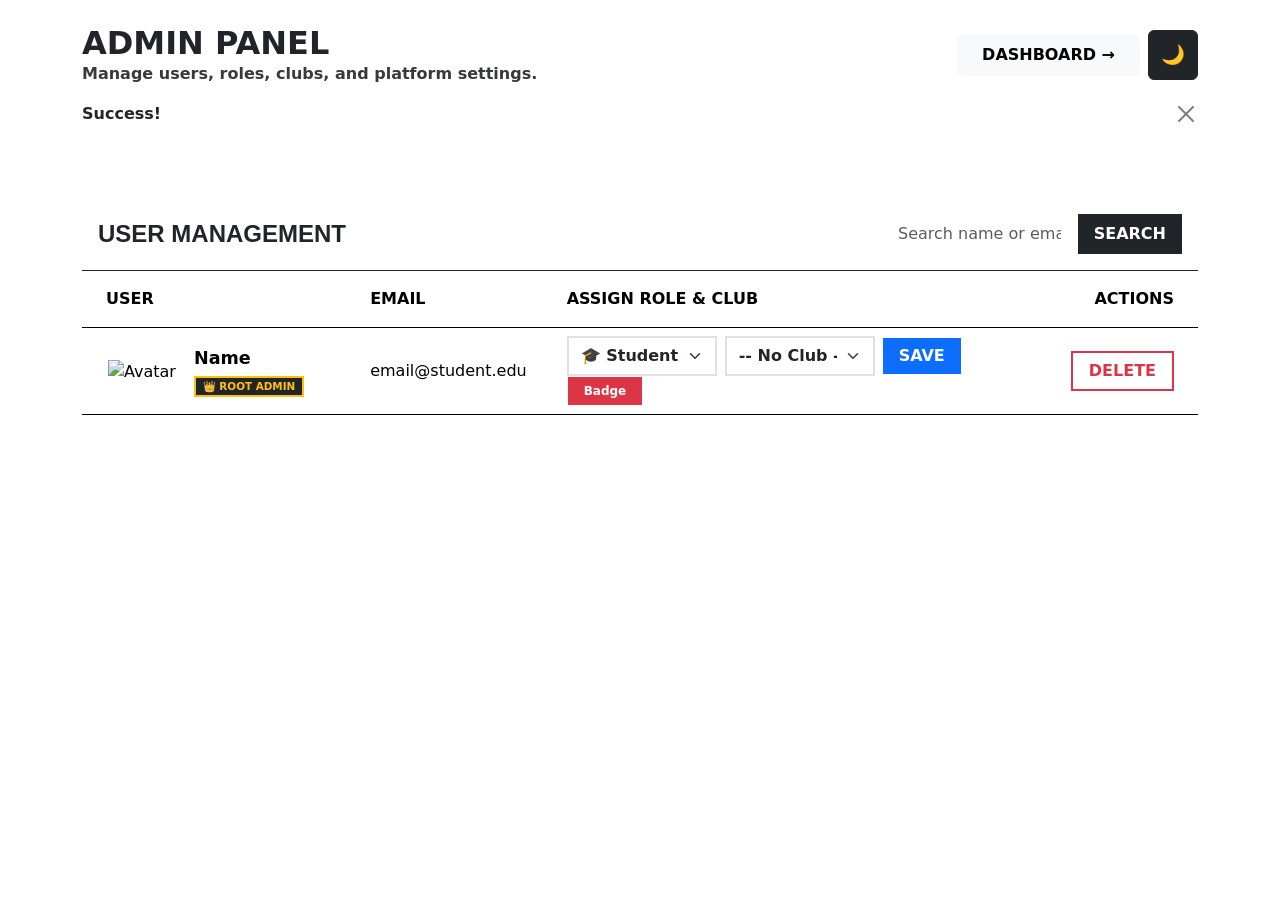
==== commit 5f850360: "Added QR code attendence reader thingy, fixed a lot of things" ====
--- a/src/main/resources/templates/admin.html
+++ b/src/main/resources/templates/admin.html
@@ -18,9 +18,9 @@
 <div class="container mt-4 mb-5">
     <div class="bento-grid">
         <!-- Header Block -->
-        <div class="bento-item span-4 d-flex justify-content-between align-items-center" style="background-color: var(--accent-red) !important; color: white !important;">
+        <div class="bento-item span-4 d-flex justify-content-between align-items-center">
             <div class="text-start">
-                <h2 class="m-0 fw-bold" style="color: white !important;">⚙️ ADMIN PANEL</h2>
+                <h2 class="m-0 fw-bold">ADMIN PANEL</h2>
                 <p class="mb-0 fw-bold" style="opacity: 0.9;">Manage users, roles, clubs, and platform settings.</p>
             </div>
             
@@ -31,13 +31,13 @@
         </div>
 
         <!-- Alerts -->
-        <div class="bento-item span-4 py-3 bg-success text-dark" th:if="${success}" style="background-color: var(--accent-green) !important;">
+        <div class="bento-item span-4 py-3 text-dark" th:if="${success}" style="background-color: var(--accent-green) !important;">
             <div class="d-flex justify-content-between align-items-center">
                 <strong th:text="${success}">Success!</strong>
                 <button type="button" class="btn-close shadow-none" data-bs-dismiss="alert" aria-label="Close"></button>
             </div>
         </div>
-        <div class="bento-item span-4 py-3 bg-danger text-white" th:if="${error}" style="background-color: var(--accent-red) !important;">
+        <div class="bento-item span-4 py-3 text-white" th:if="${error}" style="background-color: var(--accent-red) !important;">
             <div class="d-flex justify-content-between align-items-center">
                 <strong th:text="${error}">Error!</strong>
                 <button type="button" class="btn-close btn-close-white shadow-none" data-bs-dismiss="alert" aria-label="Close"></button>
@@ -47,17 +47,17 @@
         <!-- Management Table Block -->
         <div class="bento-item span-4 p-0 overflow-hidden" style="display: flex; flex-direction: column;">
             
-            <div class="p-3 d-flex flex-column flex-md-row justify-content-between align-items-center gap-3 border-bottom" style="border-color: var(--border-dark) !important; background-color: var(--bg-cream);">
-                <span class="fw-bold fs-4" style="font-family: 'Syne', sans-serif;">👥 USER MANAGEMENT</span>
+            <div class="p-3 d-flex flex-column flex-md-row justify-content-between align-items-center gap-3 border-bottom" style="border-color: var(--border-dark) !important;">
+                <span class="fw-bold fs-4" style="font-family: 'Syne', sans-serif;">USER MANAGEMENT</span>
                 
                 <form th:action="@{/admin}" method="get" class="d-flex w-100 m-0" style="max-width: 300px; border: 2px solid var(--border-dark);">
-                    <input type="text" name="keyword" class="form-control border-0 shadow-none rounded-0 px-3 py-2" placeholder="Search name or email..." th:value="${keyword}" style="background-color: var(--bg-cream); color: var(--border-dark);">
+                    <input type="text" name="keyword" class="form-control border-0 shadow-none rounded-0 px-3 py-2" placeholder="Search name or email..." th:value="${keyword}">
                     <button type="submit" class="btn btn-dark rounded-0 fw-bold px-3 border-0 border-start" style="border-color: var(--border-dark) !important;">SEARCH</button>
                 </form>
             </div>
             
             <div class="table-responsive bg-transparent">
-                <table class="table align-middle mb-0" style="--bs-table-bg: transparent; --bs-table-color: inherit; border-color: var(--border-dark);">
+                <table class="table align-middle mb-0">
                     <thead>
                         <tr style="border-bottom: 2px solid var(--border-dark);">
                             <th class="px-4 py-3 fw-bold text-uppercase">User</th>
@@ -90,13 +90,15 @@
                                     
                                     <input type="hidden" name="userId" th:value="${user.id}">
                                     
-                                    <select name="newRole" class="form-select shadow-none rounded-0 border-2 fw-bold" style="max-width: 150px; border-color: var(--border-dark); background-color: var(--bg-cream); color: var(--border-dark);">
+                                    <select name="newRole" class="form-select shadow-none rounded-0 border-2 fw-bold" style="max-width: 150px;">
                                         <option value="ROLE_USER" th:selected="${user.role == 'ROLE_USER'}">🎓 Student</option>
+                                        <option value="ROLE_MEMBER" th:selected="${user.role == 'ROLE_MEMBER'}">👥 Member</option>
+                                        <option value="ROLE_CORE_MEMBER" th:selected="${user.role == 'ROLE_CORE_MEMBER'}">⭐ Core</option>
                                         <option value="ROLE_PRESIDENT" th:selected="${user.role == 'ROLE_PRESIDENT'}">👑 President</option>
                                         <option value="ROLE_SUPER_ADMIN" th:selected="${user.role == 'ROLE_SUPER_ADMIN'}">⚙️ Super Admin</option>
                                     </select>
                                     
-                                    <select name="managedClubId" class="form-select shadow-none rounded-0 border-2 fw-bold" style="max-width: 150px; border-color: var(--border-dark); background-color: var(--bg-cream); color: var(--border-dark);">
+                                    <select name="managedClubId" class="form-select shadow-none rounded-0 border-2 fw-bold" style="max-width: 150px;">
                                         <option value="">-- No Club --</option>
                                         <option th:each="club : ${clubs}" 
                                                 th:value="${club.id}" 
